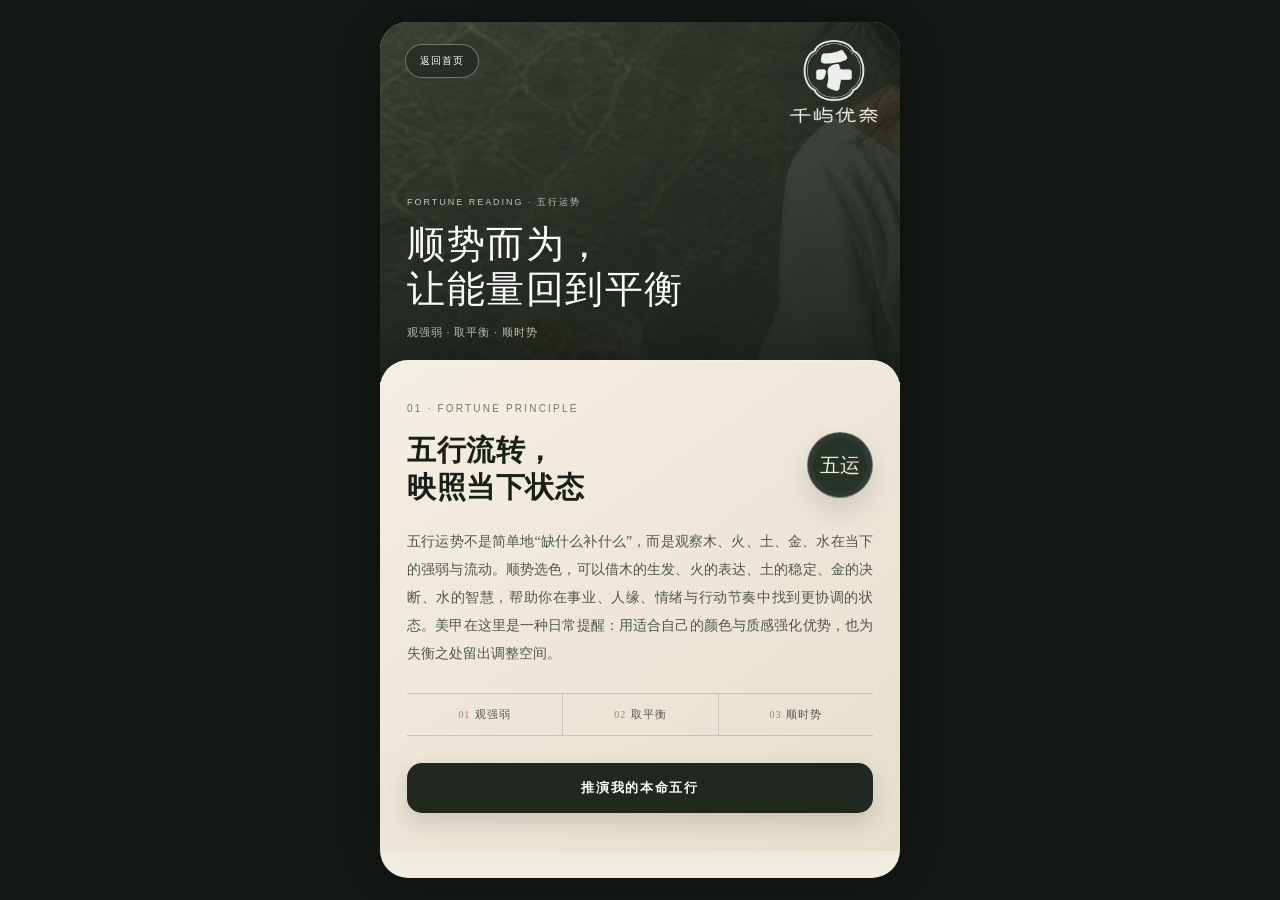
==== fortune.html @ aaf0e962 "将首页内容拆分为三个独立页面 首页仅保留满屏主视觉入口，运势解读、本命推演和五行款式分别跳转到独立页面，并保留推演结果与金系轮播功能。" ====
<!DOCTYPE html>
<html lang="zh-CN">
<head>
<meta charset="UTF-8">
<meta name="viewport" content="width=device-width, initial-scale=1, maximum-scale=1, viewport-fit=cover">
<meta name="theme-color" content="#263028">
<title>运势解读 · 千屿优奈</title>
<link rel="icon" href="data:,">
<link rel="stylesheet" href="styles.css">
</head>
<body class="subpage fortune-page">
<main class="app">
  <header class="page-top">
    <a class="page-back" href="index.html">返回首页</a>
    <img src="assets/qianyu-younai-logo.png" alt="千屿优奈">
    <div class="page-top-copy"><span>FORTUNE READING · 五行运势</span><h1>顺势而为，<br>让能量回到平衡</h1><p>观强弱 · 取平衡 · 顺时势</p></div>
  </header>
  <section class="fortune-intro inner-content">
    <div class="panel-eyebrow">01 · FORTUNE PRINCIPLE</div>
    <div class="fortune-intro-grid"><h2>五行流转，<br>映照当下状态</h2><span class="fortune-mark">五运</span></div>
    <p>五行运势不是简单地“缺什么补什么”，而是观察木、火、土、金、水在当下的强弱与流动。顺势选色，可以借木的生发、火的表达、土的稳定、金的决断、水的智慧，帮助你在事业、人缘、情绪与行动节奏中找到更协调的状态。美甲在这里是一种日常提醒：用适合自己的颜色与质感强化优势，也为失衡之处留出调整空间。</p>
    <div class="fortune-principles" aria-label="五行运势原则"><span><b>01</b>观强弱</span><span><b>02</b>取平衡</span><span><b>03</b>顺时势</span></div>
    <a class="page-cta" href="natal.html">推演我的本命五行</a>
  </section>
</main>
</body>
</html>
---- styles.css ----
:root{--ink:#182019;--paper:#f2eee4;--paper-2:#e8e1d3;--ivory:#fffaf0;--sage:#6f7868;--gold:#c5924b;--glass:rgba(16,22,18,.72);--line:rgba(255,255,255,.38);--element:#a97842;--element-soft:#dbc8a6}
*{box-sizing:border-box;margin:0;padding:0;-webkit-tap-highlight-color:transparent}
[hidden]{display:none!important}
html{background:#151a16;scroll-behavior:smooth}
body{min-height:100vh;background:#151a16;color:var(--ink);font-family:"PingFang SC","Microsoft YaHei","Noto Sans CJK SC",sans-serif;overflow-x:hidden}
button,select{font:inherit}button{cursor:pointer}.app{width:100%;max-width:520px;min-height:100vh;margin:0 auto;background:var(--paper);position:relative;overflow:hidden;box-shadow:0 0 70px rgba(0,0,0,.42)}
.home{position:relative;min-height:100svh;color:var(--ivory);isolation:isolate;overflow:hidden}.hero-image,.result-photo{position:absolute;inset:0;width:100%;height:100%;object-fit:cover}.hero-image{object-position:54% center;z-index:-3}.photo-shade{position:absolute;inset:0;background:rgba(18,27,21,.29);z-index:-2}.photo-grain{position:absolute;inset:0;opacity:.18;z-index:-1;pointer-events:none;background-image:url("data:image/svg+xml,%3Csvg viewBox='0 0 180 180' xmlns='http://www.w3.org/2000/svg'%3E%3Cfilter id='n'%3E%3CfeTurbulence type='fractalNoise' baseFrequency='.85' numOctaves='3' stitchTiles='stitch'/%3E%3C/filter%3E%3Crect width='100%25' height='100%25' filter='url(%23n)' opacity='.3'/%3E%3C/svg%3E")}
.topbar{height:108px;display:flex;align-items:center;justify-content:space-between;padding:18px 24px 12px;position:relative;z-index:4}.brand-lockup{display:inline-flex;align-items:center;justify-content:center;width:118px;height:88px;padding:6px 10px;background:rgba(17,22,18,.62);border:1px solid rgba(255,255,255,.22);border-radius:58px;backdrop-filter:blur(12px)}.brand-lockup img{display:block;width:86px;height:auto;filter:brightness(0) invert(1);opacity:.96}.edition{font-size:10px;line-height:1.55;letter-spacing:.2em;text-align:right;color:rgba(255,255,255,.78)}.edition strong{display:block;font-size:12px;color:#fff;font-weight:600;letter-spacing:.13em}
.hero-copy{padding:46px 30px 0;max-width:410px;text-shadow:0 2px 20px rgba(0,0,0,.46)}.hero-kicker{font-size:11px;font-weight:600;letter-spacing:.26em;margin-bottom:17px;color:rgba(255,255,255,.8)}.hero-copy h1{font-family:"Songti SC","STSong",serif;font-size:42px;line-height:1.12;font-weight:500;letter-spacing:.04em}.hero-copy p{margin-top:16px;font-size:14px;line-height:1.85;letter-spacing:.04em;color:rgba(255,255,255,.86)}
.concept-disc{position:absolute;left:29px;top:390px;width:120px;height:120px;border-radius:50%;background:rgba(19,26,21,.76);border:1px solid rgba(255,255,255,.3);display:flex;flex-direction:column;align-items:center;justify-content:center;text-align:center;font-family:"Songti SC","STSong",serif;box-shadow:inset 0 0 0 7px rgba(255,255,255,.035),0 12px 34px rgba(0,0,0,.25);backdrop-filter:blur(10px);transition:transform .42s cubic-bezier(.22,1,.36,1),opacity .24s ease,background .42s ease}.concept-disc.is-changing{transform:scale(.86) rotate(-5deg);opacity:.46}.disc-kicker{font-family:"PingFang SC","Microsoft YaHei",sans-serif;font-size:8px;line-height:1;letter-spacing:.2em;color:rgba(255,255,255,.62);margin-bottom:7px}.disc-main{font-size:26px;line-height:1;font-weight:500;letter-spacing:.12em}.disc-sub{margin-top:8px;font-family:"PingFang SC","Microsoft YaHei",sans-serif;font-size:8px;line-height:1.35;letter-spacing:.09em;color:rgba(255,255,255,.68);white-space:nowrap}
.guide-rail{--active-index:0;position:absolute;right:21px;top:365px;display:flex;flex-direction:column;align-items:flex-end;gap:7px;padding-right:17px}.guide-rail::after{content:"";position:absolute;right:0;top:-24px;bottom:-24px;width:1px;background:rgba(255,255,255,.48)}.rail-indicator{position:absolute;right:-1px;top:0;width:3px;height:48px;border-radius:3px;background:#e8dcc7;box-shadow:0 0 16px rgba(232,220,199,.55);transform:translateY(calc(var(--active-index) * 55px));transition:transform .46s cubic-bezier(.22,1,.36,1);z-index:2}.guide-tag{width:118px;height:48px;border:1px solid rgba(255,255,255,.08);background:rgba(17,21,18,.7);color:#fff;border-radius:13px;padding:7px 13px;display:flex;flex-direction:column;align-items:flex-start;justify-content:center;font-weight:600;text-align:left;text-decoration:none;box-shadow:0 8px 20px rgba(0,0,0,.15);backdrop-filter:blur(10px);transition:width .38s cubic-bezier(.22,1,.36,1),transform .38s cubic-bezier(.22,1,.36,1),background .3s ease,color .3s ease}.guide-tag:hover{width:126px;transform:translateX(-5px)}.guide-tag.active{width:132px;transform:translateX(-9px);background:#e8dcc7;color:#252d26;border-color:#e8dcc7}.guide-name{font-size:13px;line-height:1.15;letter-spacing:.06em}.guide-meta{max-height:0;margin-top:0;font-size:8px;line-height:1;letter-spacing:.08em;opacity:0;transform:translateY(4px);transition:max-height .3s ease,margin .3s ease,opacity .3s ease,transform .3s ease}.guide-tag.active .guide-meta{max-height:12px;margin-top:5px;opacity:.62;transform:translateY(0)}
.home-page{overflow:hidden}.home-page .app,.home-page .home{height:100svh}.page-top{position:relative;height:360px;padding:22px 25px 30px;color:#fff;background-image:linear-gradient(180deg,rgba(24,33,26,.48),rgba(20,28,22,.88)),url("assets/qianyu-hero-v2.png");background-size:cover;background-position:54% 32%;overflow:hidden;isolation:isolate}.page-top::after{content:"";position:absolute;inset:0;background:linear-gradient(105deg,rgba(22,31,24,.18),rgba(22,31,24,.58));z-index:-1}.page-top>img{position:absolute;right:22px;top:18px;width:88px;height:auto;filter:brightness(0) invert(1);opacity:.92}.page-back{display:inline-flex;align-items:center;height:34px;padding:0 14px;border:1px solid rgba(255,255,255,.35);border-radius:20px;background:rgba(18,24,19,.38);color:#fff;text-decoration:none;font-size:10px;letter-spacing:.1em;backdrop-filter:blur(8px)}.page-top-copy{position:absolute;left:27px;right:27px;bottom:42px}.page-top-copy>span{font-size:9px;letter-spacing:.22em;color:rgba(255,255,255,.72)}.page-top-copy h1{margin-top:13px;font-family:"Songti SC","STSong",serif;font-size:38px;line-height:1.18;font-weight:500;letter-spacing:.04em}.page-top-copy p{margin-top:13px;font-size:11px;letter-spacing:.08em;color:rgba(255,255,255,.72)}.inner-content{position:relative;margin-top:-22px;border-radius:28px 28px 0 0;box-shadow:0 -12px 35px rgba(0,0,0,.1)}.page-cta{display:grid;place-items:center;width:100%;height:50px;margin-top:27px;border-radius:15px;background:#202820;color:#fff;text-decoration:none;font-size:13px;font-weight:600;letter-spacing:.13em;box-shadow:0 9px 22px rgba(24,32,25,.16)}.page-cta.muted{background:transparent;color:#283028;border:1px solid #9c927f;box-shadow:none}.result-home{display:block;margin-top:13px;text-align:center;color:#6e746b;text-decoration:none;font-size:10px;letter-spacing:.12em}
.content-panel{scroll-margin-top:0}.panel-eyebrow{font-size:10px;letter-spacing:.22em;color:#73796e;margin-bottom:18px}.fortune-intro{padding:42px 27px 38px;background:linear-gradient(145deg,#f4efe5 0%,#e7decc 100%);border-top:1px solid rgba(255,255,255,.5)}.fortune-intro-grid{display:grid;grid-template-columns:1fr auto;align-items:start;gap:18px}.fortune-intro h2,.styles-heading h2{font-family:"Songti SC","STSong",serif;font-size:29px;line-height:1.28;font-weight:600;letter-spacing:.02em}.fortune-mark{width:66px;height:66px;border-radius:50%;display:grid;place-items:center;background:#273229;color:#f4ead8;border:1px solid rgba(255,255,255,.3);box-shadow:inset 0 0 0 5px rgba(255,255,255,.04),0 12px 26px rgba(36,47,38,.15);font-family:"Songti SC","STSong",serif;font-size:20px}.fortune-intro>p{margin-top:22px;font-family:"Songti SC","STSong",serif;font-size:14px;line-height:2;color:#4d574e;text-align:justify}.fortune-principles{display:grid;grid-template-columns:repeat(3,1fr);margin-top:25px;border-top:1px solid rgba(40,49,41,.18);border-bottom:1px solid rgba(40,49,41,.18)}.fortune-principles span{padding:13px 3px;text-align:center;font-size:11px;letter-spacing:.08em;color:#4e574f}.fortune-principles span+span{border-left:1px solid rgba(40,49,41,.16)}.fortune-principles b{font-family:Georgia,serif;font-size:10px;font-weight:400;color:#a1845b;margin-right:5px}
.form-panel{position:relative;width:100%;padding:36px 26px 40px;background:#e8dcc7;color:var(--ink);border:0;border-radius:0;box-shadow:inset 0 1px rgba(255,255,255,.48);scroll-margin-top:0}.form-head{display:flex;align-items:flex-end;justify-content:space-between;margin-bottom:22px}.form-title{font-family:"Songti SC","STSong",serif;font-size:27px;line-height:1.2;font-weight:600}.form-sub{font-size:10px;color:#72786e;letter-spacing:.08em}.field-row{display:grid;grid-template-columns:1.12fr .88fr;gap:9px}.field label{display:block;font-size:10px;color:#747a70;margin:0 0 5px 3px}
.picker{position:relative}.picker-button{width:100%;height:44px;border:1px solid #cfc7b8;border-radius:13px;background:#fffaf1;color:#202820;padding:0 12px;display:flex;align-items:center;justify-content:space-between;outline:none;text-align:left}.picker-button:focus-visible,.picker.open .picker-button{border-color:#6f7868;box-shadow:0 0 0 3px rgba(111,120,104,.14)}.picker-value{font-size:15px;font-weight:500}.picker-action{font-size:9px;color:#85897f;letter-spacing:.06em}.picker-menu{display:none;position:absolute;left:0;right:0;bottom:calc(100% + 9px);max-height:250px;padding:9px;background:rgba(31,40,32,.96);border:1px solid rgba(255,255,255,.26);border-radius:18px;box-shadow:0 18px 42px rgba(0,0,0,.32);backdrop-filter:blur(18px);overflow-y:auto;overscroll-behavior:contain;z-index:40;scrollbar-width:thin;scrollbar-color:#909987 transparent}.picker.open .picker-menu{display:grid}.year-menu{grid-template-columns:repeat(2,minmax(0,1fr));gap:6px}.month-menu{grid-template-columns:repeat(3,minmax(0,1fr));gap:6px}.picker-option{min-height:38px;border:1px solid rgba(255,255,255,.11);border-radius:11px;background:rgba(255,255,255,.06);color:rgba(255,255,255,.8);font-size:12px;text-align:center}.picker-option:hover,.picker-option:focus-visible{background:rgba(255,255,255,.14);color:#fff;outline:none}.picker-option.selected{background:#e8dcc7;border-color:#e8dcc7;color:#243026;font-weight:600}.go{width:100%;height:48px;margin-top:10px;border:0;border-radius:14px;background:#1e271f;color:#fff;font-weight:600;font-size:15px;letter-spacing:.18em;box-shadow:0 8px 20px rgba(26,35,28,.23)}.go:active{transform:translateY(1px)}.form-note{margin-top:8px;text-align:center;font-size:9px;line-height:1.5;color:#85897f}
.result{display:none;min-height:100vh;background:var(--paper)}.result.show{display:block}.result-cover{height:480px;position:relative;color:#fff;overflow:hidden;isolation:isolate}.result-photo{z-index:-3;object-position:56% 37%}.result-cover .photo-shade{background:rgba(12,19,14,.42)}.result-nav{height:96px;display:grid;grid-template-columns:86px 1fr 86px;align-items:center;padding:13px 20px 0;position:relative;z-index:2}.back{border:1px solid rgba(255,255,255,.38);border-radius:24px;background:rgba(17,22,18,.58);color:#fff;padding:9px 13px;font-size:12px;letter-spacing:.08em;backdrop-filter:blur(9px)}.result-brand{display:flex;justify-content:center}.result-brand img{width:92px;height:auto;filter:brightness(0) invert(1)}.result-meta{text-align:right;font-size:10px;line-height:1.55;letter-spacing:.09em;color:rgba(255,255,255,.8)}.result-meta strong{display:block;font-size:12px;color:#fff;font-weight:600}
.result-hero{position:absolute;left:24px;right:24px;bottom:38px;display:grid;grid-template-columns:125px 1fr;align-items:end;gap:18px}.element-seal{width:125px;height:125px;border-radius:50%;display:grid;place-items:center;background:rgba(20,26,21,.65);border:1px solid rgba(255,255,255,.36);font-family:"Songti SC","STSong",serif;font-size:76px;line-height:1;color:#fff;box-shadow:inset 0 0 0 8px rgba(255,255,255,.06),0 16px 40px rgba(0,0,0,.25);backdrop-filter:blur(12px)}.result-heading .overline{font-size:10px;letter-spacing:.22em;color:rgba(255,255,255,.76);margin-bottom:9px}.result-heading h2{font-family:"Songti SC","STSong",serif;font-size:33px;line-height:1.18;font-weight:500;letter-spacing:.06em}.result-heading p{margin-top:9px;font-size:12px;line-height:1.65;color:rgba(255,255,255,.82)}
.result-sheet{position:relative;margin-top:-22px;border-radius:30px 30px 0 0;background:var(--paper);padding:30px 22px 42px;box-shadow:0 -14px 40px rgba(0,0,0,.12)}.section-eyebrow{font-size:10px;letter-spacing:.2em;color:#7e806f;margin-bottom:10px}.core-card{background:#fffaf2;border:1px solid #ddd3c2;border-radius:24px;padding:21px;box-shadow:0 12px 32px rgba(74,61,42,.08)}.core-title{font-family:"Songti SC","STSong",serif;font-size:24px;line-height:1.45;font-weight:600;color:#273028}.core-note{margin-top:8px;font-size:13px;line-height:1.85;color:#62695f}.body-row{display:flex;align-items:center;justify-content:space-between;margin-top:18px;padding-top:15px;border-top:1px solid #e4daca}.body-row span{font-size:11px;color:#85887f;letter-spacing:.11em}.body-row strong{font-family:"Songti SC","STSong",serif;font-size:17px;color:#303831}
.palette-section,.fortune-section{margin-top:34px}.section-head{display:flex;align-items:flex-end;justify-content:space-between;margin-bottom:15px}.section-head h3{font-family:"Songti SC","STSong",serif;font-size:23px;font-weight:600}.section-head p{font-size:10px;color:#878a80;letter-spacing:.08em}.swatch-grid{display:grid;grid-template-columns:repeat(4,1fr);gap:10px}.swatch{min-width:0}.swatch-color{height:72px;border-radius:18px;border:1px solid rgba(35,35,28,.12);box-shadow:inset 0 1px rgba(255,255,255,.45),0 8px 18px rgba(70,58,40,.1);position:relative;overflow:hidden}.swatch-color::after{content:"";position:absolute;left:12px;right:12px;top:10px;height:9px;border-radius:50%;background:rgba(255,255,255,.35);filter:blur(3px)}.swatch-name{display:block;margin-top:7px;text-align:center;font-size:10px;color:#5d625b;white-space:nowrap;overflow:hidden;text-overflow:ellipsis}
.fortune-list{list-style:none;display:grid;gap:11px;counter-reset:fortune}.fortune-item{counter-increment:fortune;display:grid;grid-template-columns:42px 1fr;gap:12px;align-items:center;background:#202820;color:#fff;border-radius:18px;padding:15px 16px;box-shadow:0 9px 22px rgba(24,32,25,.12)}.fortune-item::before{content:counter(fortune,decimal-leading-zero);font-family:Georgia,serif;font-size:17px;color:var(--element-soft);border-right:1px solid rgba(255,255,255,.18);padding-right:11px}.fortune-item strong{display:block;font-size:13px;letter-spacing:.06em;margin-bottom:4px}.fortune-item span{display:block;font-size:11px;line-height:1.65;color:rgba(255,255,255,.7)}
.styles-panel{padding:42px 22px 52px;background:#eee7da;min-height:100svh}.styles-heading{display:grid;grid-template-columns:1fr auto;align-items:end;gap:15px}.styles-heading>div{min-width:0}.styles-heading>p{text-align:right;font-size:10px;line-height:1.7;letter-spacing:.08em;color:#85887e}.element-picker{display:grid;grid-template-columns:repeat(5,minmax(0,1fr));gap:7px;margin-top:28px;padding:15px 10px;background:rgba(255,250,242,.68);border:1px solid #d9cfbd;border-radius:24px}.element-choice{min-width:0;border:0;background:transparent;color:#62695f;display:flex;flex-direction:column;align-items:center;gap:7px}.element-choice span{width:46px;height:46px;border-radius:50%;display:grid;place-items:center;border:1px solid #cbbfac;background:#f8f2e8;font-family:"Songti SC","STSong",serif;font-size:19px;box-shadow:0 7px 15px rgba(73,59,38,.08);transition:transform .26s ease,background .26s ease,color .26s ease,border-color .26s ease}.element-choice small{font-size:9px;letter-spacing:.12em}.element-choice.active span{transform:translateY(-4px);background:#253027;color:#fff;border-color:#253027;box-shadow:0 11px 22px rgba(31,42,33,.2)}.element-choice.wood.active span{background:#52624c}.element-choice.fire.active span{background:#8e4338}.element-choice.earth.active span{background:#947044}.element-choice.metal.active span{background:#8d7650}.element-choice.water.active span{background:#3d5559}.styles-empty{margin-top:28px;padding:48px 20px;border:1px solid #d8cebd;border-radius:28px;background:rgba(255,250,242,.62);text-align:center}.styles-empty span{font-family:Georgia,serif;font-size:10px;letter-spacing:.24em;color:#9b8564}.styles-empty p{margin-top:12px;font-size:12px;color:#777c73}.metal-showcase{margin-top:42px;scroll-margin-top:18px}.showcase-heading{text-align:left;padding:0 5px 30px}.showcase-heading span{font-family:Georgia,serif;font-size:10px;letter-spacing:.27em;color:#957c55}.showcase-heading span::before{content:"04 · NAIL INSPIRATION · "}.showcase-heading h3{margin-top:10px;font-family:"Songti SC","STSong",serif;font-size:36px;line-height:1.15;font-weight:600;letter-spacing:.03em}.showcase-heading p{margin-top:10px;font-size:10px;letter-spacing:.08em;color:#85887e}.carousel-stack{display:grid;gap:42px}.carousel-group-head{display:grid;grid-template-columns:auto 1fr auto;align-items:center;gap:11px;margin:0 5px 12px}.carousel-group-head>span{font-family:Georgia,serif;font-size:12px;letter-spacing:.14em;color:#5f665e}.carousel-group-head i{height:1px;background:#bda77f}.carousel-group-head small{font-size:9px;letter-spacing:.08em;color:#a1845b}.carousel-frame{position:relative;aspect-ratio:7/8;overflow:hidden;border-radius:28px;background:#dcd4c6;box-shadow:0 18px 38px rgba(55,44,29,.18);touch-action:pan-y;isolation:isolate}.carousel-image{display:block;width:100%;height:100%;object-fit:cover;transform:scale(1.002)}.carousel-image.slide-from-right{animation:slideFromRight .38s cubic-bezier(.22,1,.36,1)}.carousel-image.slide-from-left{animation:slideFromLeft .38s cubic-bezier(.22,1,.36,1)}@keyframes slideFromRight{from{opacity:.35;transform:translateX(22px) scale(1.025)}to{opacity:1;transform:translateX(0) scale(1.002)}}@keyframes slideFromLeft{from{opacity:.35;transform:translateX(-22px) scale(1.025)}to{opacity:1;transform:translateX(0) scale(1.002)}}.carousel-vignette{position:absolute;inset:42% 0 0;background:linear-gradient(transparent,rgba(12,15,12,.76));pointer-events:none}.carousel-caption{position:absolute;left:22px;right:22px;bottom:42px;display:flex;align-items:end;justify-content:space-between;color:#fff;text-shadow:0 2px 12px rgba(0,0,0,.32)}.carousel-caption small{display:block;margin-bottom:6px;font-family:Georgia,serif;font-size:8px;letter-spacing:.2em;color:rgba(255,255,255,.72)}.carousel-caption strong{font-family:"Songti SC","STSong",serif;font-size:20px;font-weight:500;letter-spacing:.07em}.carousel-counter{font-family:Georgia,serif;font-size:11px;letter-spacing:.12em}.carousel-arrow{position:absolute;top:50%;width:42px;height:42px;margin-top:-21px;border:1px solid rgba(139,106,63,.12);border-radius:50%;display:grid;place-items:center;background:rgba(255,250,242,.82);backdrop-filter:blur(8px);box-shadow:0 6px 16px rgba(0,0,0,.12)}.carousel-arrow.prev{left:15px}.carousel-arrow.next{right:15px}.carousel-arrow img{width:21px;height:21px;opacity:.64}.carousel-arrow:active{transform:scale(.94)}.carousel-progress{position:absolute;left:24%;right:24%;bottom:22px;height:3px;display:flex;gap:5px}.carousel-dot{flex:1;background:rgba(255,255,255,.28);border-radius:3px;transition:background .25s ease}.carousel-dot.active{background:#d5b06c}.carousel-hint{text-align:center;margin-top:13px;font-size:9px;letter-spacing:.12em;color:#8d9087}
.again{display:block;width:100%;height:50px;margin-top:25px;border:1px solid #9c927f;border-radius:15px;background:transparent;color:#283028;font-weight:600;letter-spacing:.15em}.disclaimer{text-align:center;margin-top:20px;font-size:9px;line-height:1.7;color:#96978f}body.result-mode .home,body.result-mode .content-panel,body.result-mode .page-top,body.result-mode .form-panel{display:none}
@media(min-width:521px){body{padding:22px 0}.app{min-height:calc(100vh - 44px);border-radius:28px}.home-page .app,.home-page .home{height:calc(100vh - 44px)}.home{min-height:calc(100vh - 44px);max-height:930px}.result{border-radius:28px;overflow:hidden}}
@media(max-height:790px){.hero-copy{padding-top:22px}.concept-disc{top:320px}.guide-rail{top:300px}.hero-copy h1{font-size:36px}.guide-tag{padding:7px 12px}.form-panel{padding:14px 16px 12px}.brand-lockup{height:74px;width:104px}.topbar{height:91px}}
@media(max-width:370px){.hero-copy{padding-left:23px}.concept-disc{left:22px;width:92px;height:92px}.guide-rail{right:15px}.form-panel{padding-left:18px;padding-right:18px}.fortune-intro h2,.styles-heading h2{font-size:26px}.element-picker{gap:3px;padding-left:6px;padding-right:6px}.element-choice span{width:42px;height:42px}.result-hero{grid-template-columns:105px 1fr}.element-seal{width:105px;height:105px;font-size:64px}.result-heading h2{font-size:28px}.swatch-grid{gap:7px}}
@media(prefers-reduced-motion:reduce){html{scroll-behavior:auto}*{transition:none!important}}
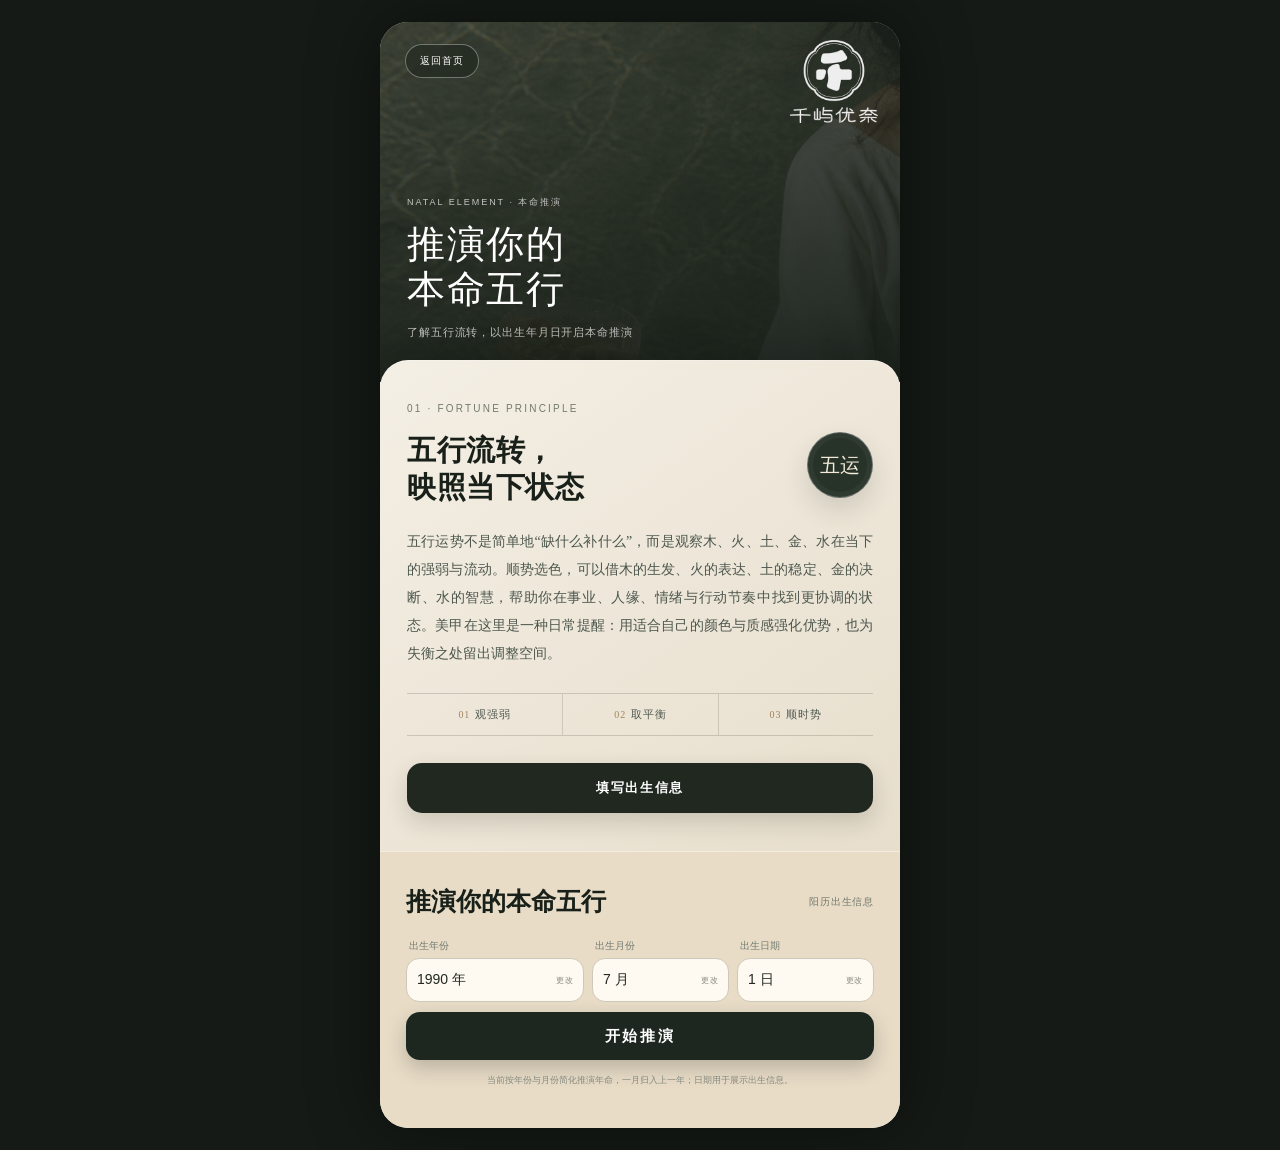
==== commit 4098f963: "新增本月特推并整合本命推演、日期选择与木系款式" ====
--- a/fortune.html
+++ b/fortune.html
@@ -1,27 +1,2 @@
 <!DOCTYPE html>
-<html lang="zh-CN">
-<head>
-<meta charset="UTF-8">
-<meta name="viewport" content="width=device-width, initial-scale=1, maximum-scale=1, viewport-fit=cover">
-<meta name="theme-color" content="#263028">
-<title>运势解读 · 千屿优奈</title>
-<link rel="icon" href="data:,">
-<link rel="stylesheet" href="styles.css">
-</head>
-<body class="subpage fortune-page">
-<main class="app">
-  <header class="page-top">
-    <a class="page-back" href="index.html">返回首页</a>
-    <img src="assets/qianyu-younai-logo.png" alt="千屿优奈">
-    <div class="page-top-copy"><span>FORTUNE READING · 五行运势</span><h1>顺势而为，<br>让能量回到平衡</h1><p>观强弱 · 取平衡 · 顺时势</p></div>
-  </header>
-  <section class="fortune-intro inner-content">
-    <div class="panel-eyebrow">01 · FORTUNE PRINCIPLE</div>
-    <div class="fortune-intro-grid"><h2>五行流转，<br>映照当下状态</h2><span class="fortune-mark">五运</span></div>
-    <p>五行运势不是简单地“缺什么补什么”，而是观察木、火、土、金、水在当下的强弱与流动。顺势选色，可以借木的生发、火的表达、土的稳定、金的决断、水的智慧，帮助你在事业、人缘、情绪与行动节奏中找到更协调的状态。美甲在这里是一种日常提醒：用适合自己的颜色与质感强化优势，也为失衡之处留出调整空间。</p>
-    <div class="fortune-principles" aria-label="五行运势原则"><span><b>01</b>观强弱</span><span><b>02</b>取平衡</span><span><b>03</b>顺时势</span></div>
-    <a class="page-cta" href="natal.html">推演我的本命五行</a>
-  </section>
-</main>
-</body>
-</html>
+<html lang="zh-CN"><head><meta charset="UTF-8"><meta name="viewport" content="width=device-width, initial-scale=1"><meta http-equiv="refresh" content="0;url=natal.html"><title>本命推演 · 千屿优奈</title><link rel="icon" href="assets/qianyu-younai-logo.png" type="image/png"><link rel="canonical" href="https://qianyu.fashion/natal.html"></head><body><p>运势解读已合并至<a href="natal.html">本命推演</a>。</p></body></html>
